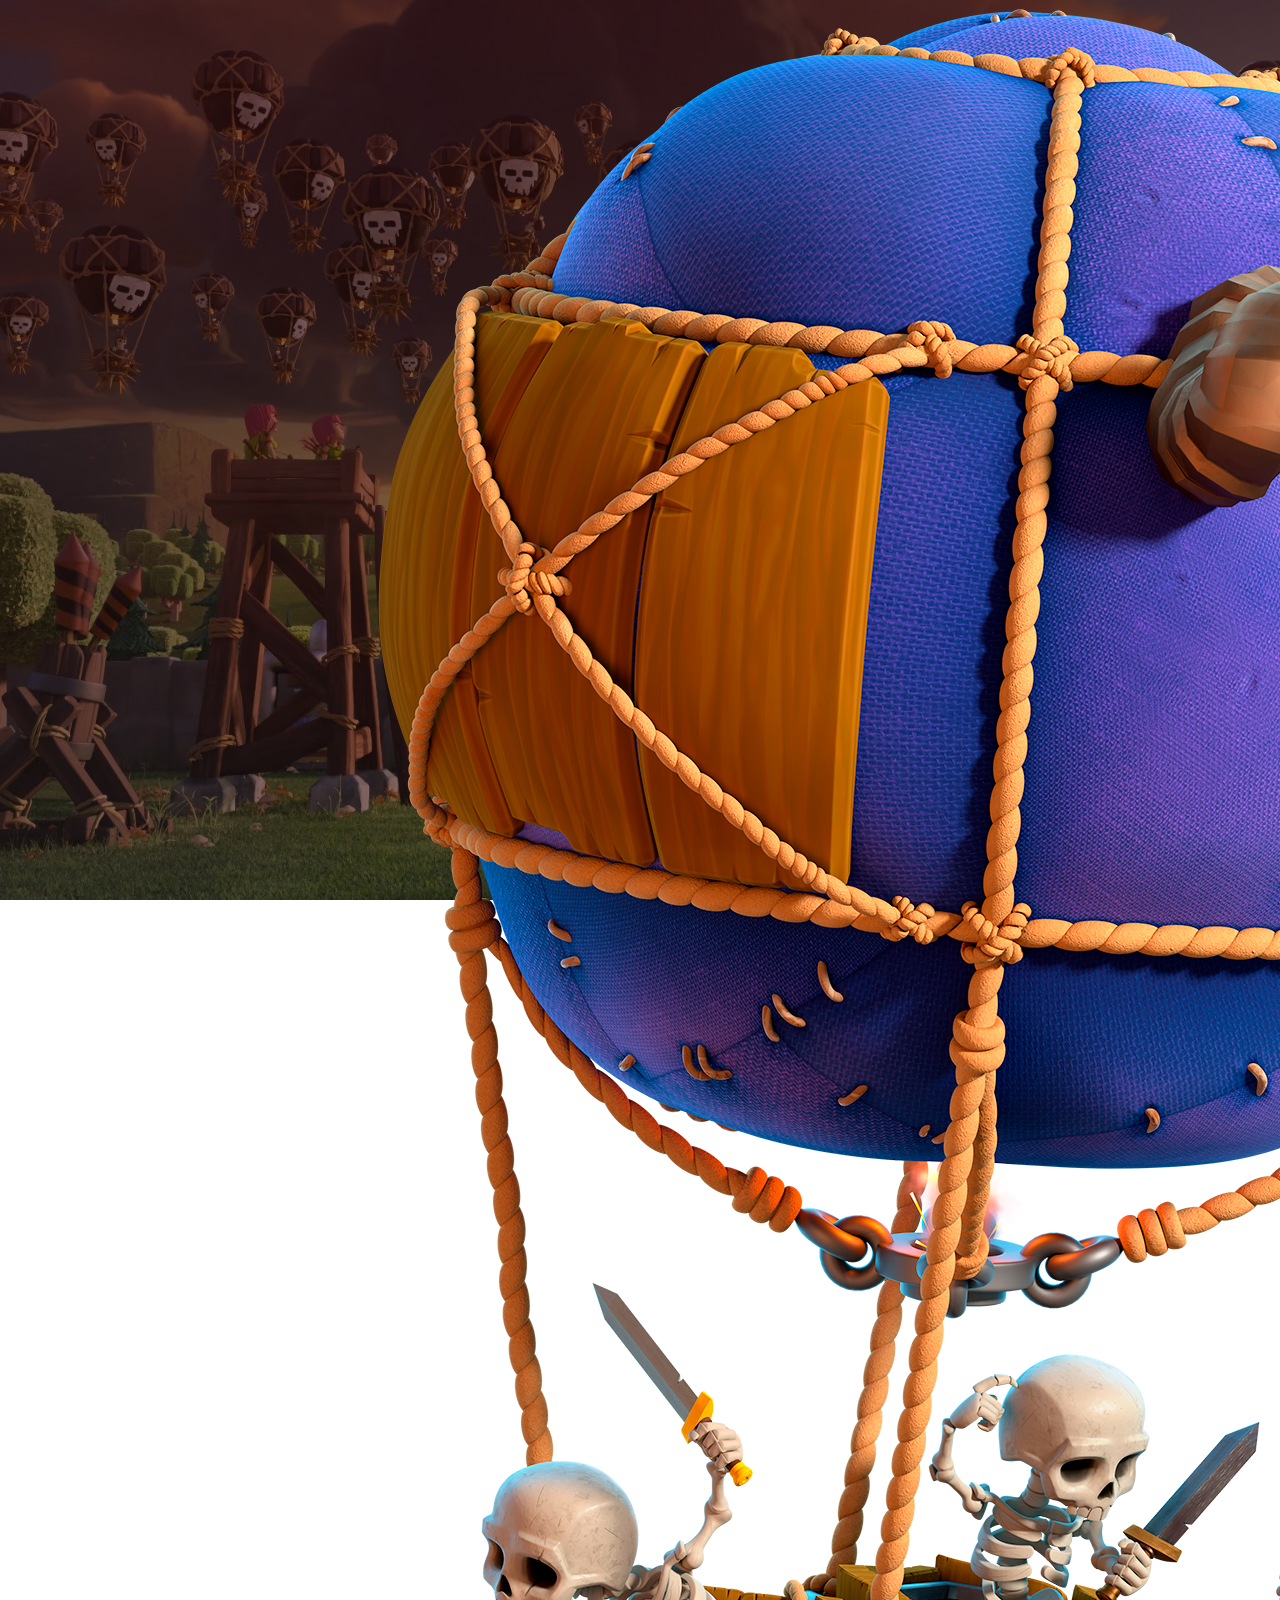
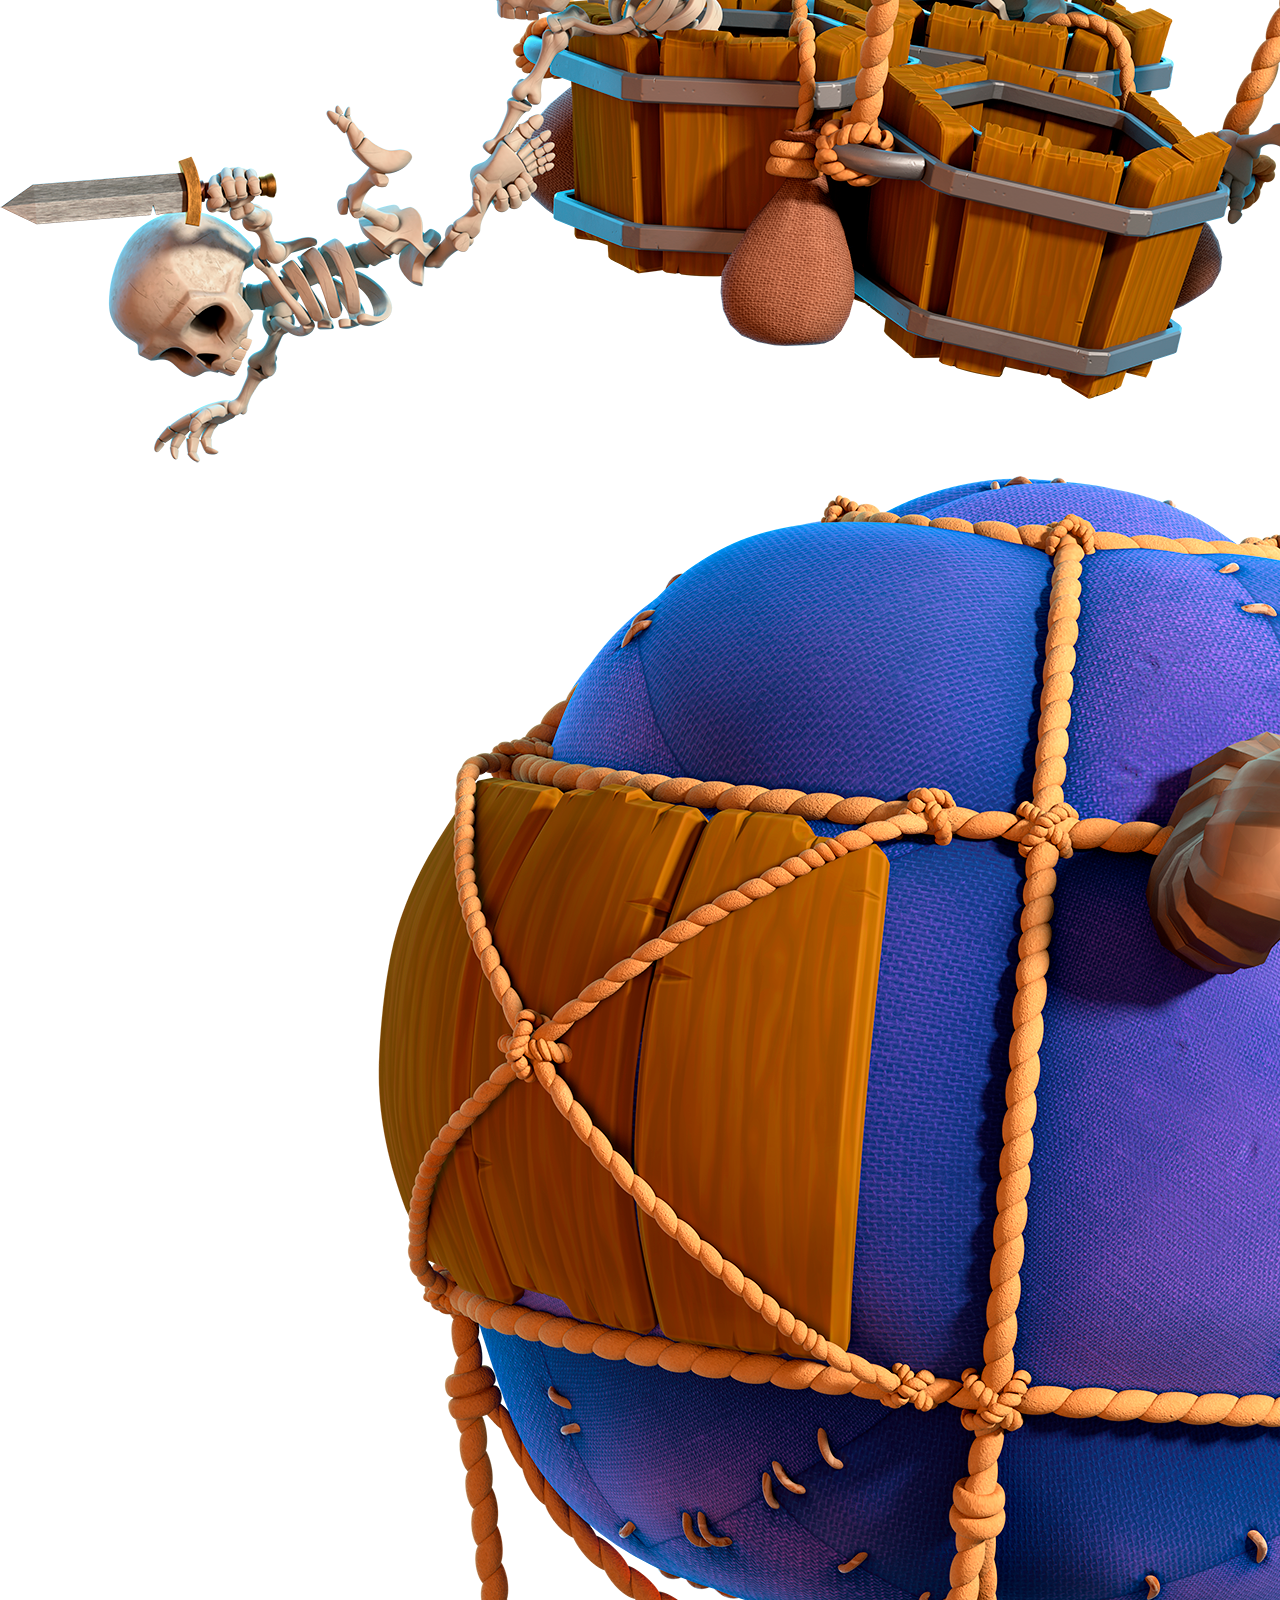
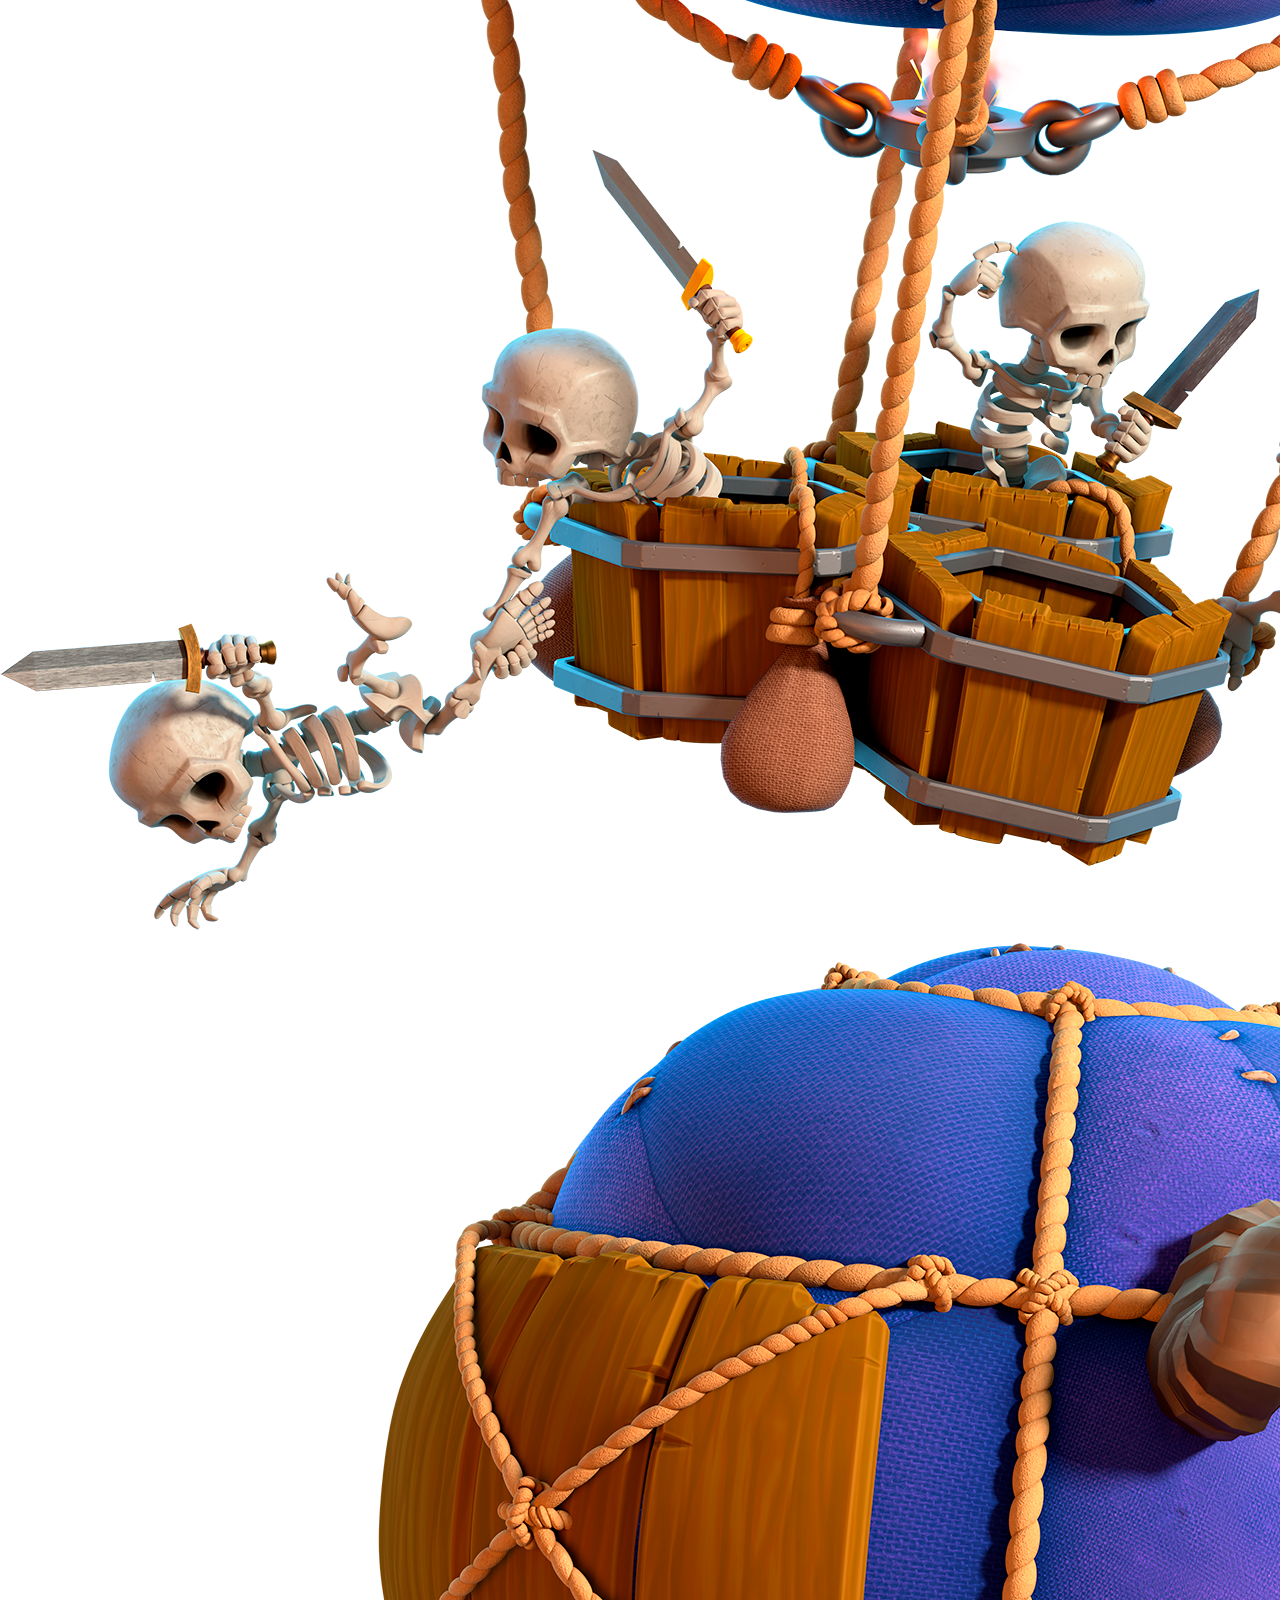
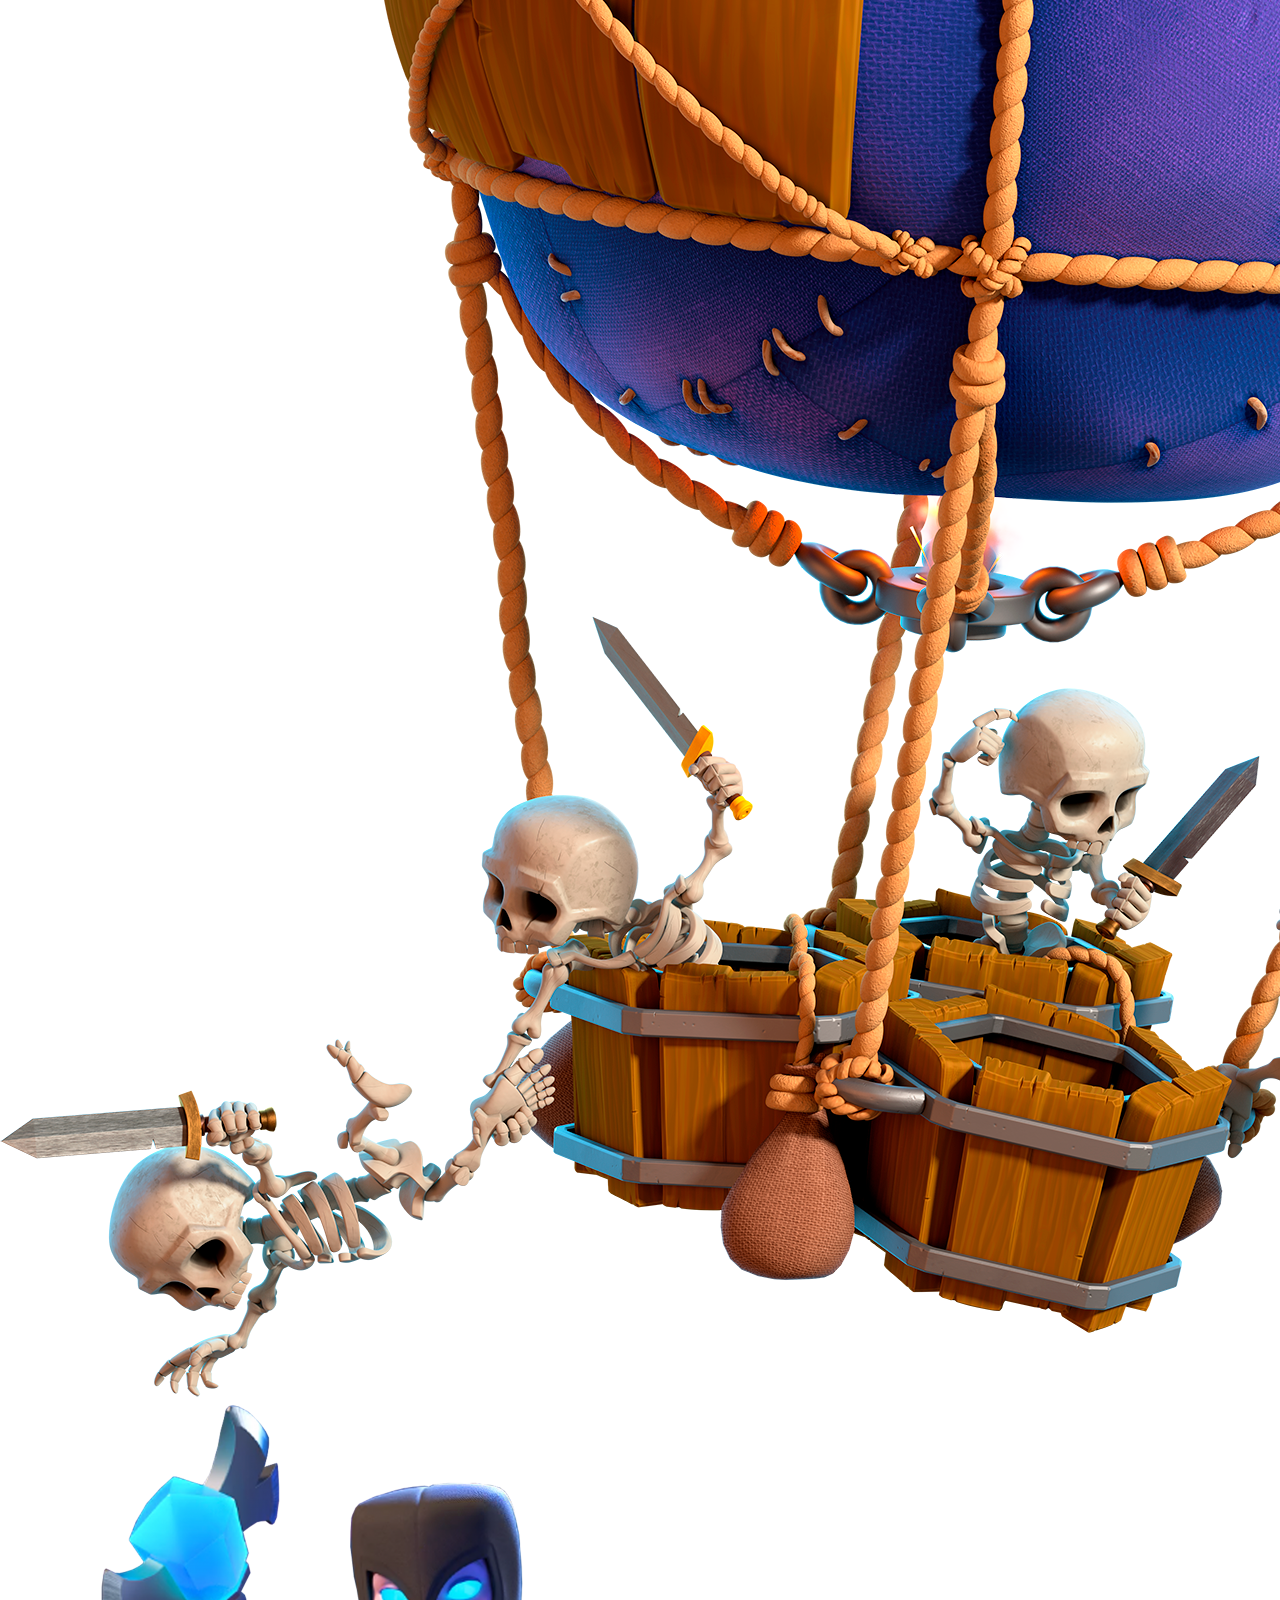
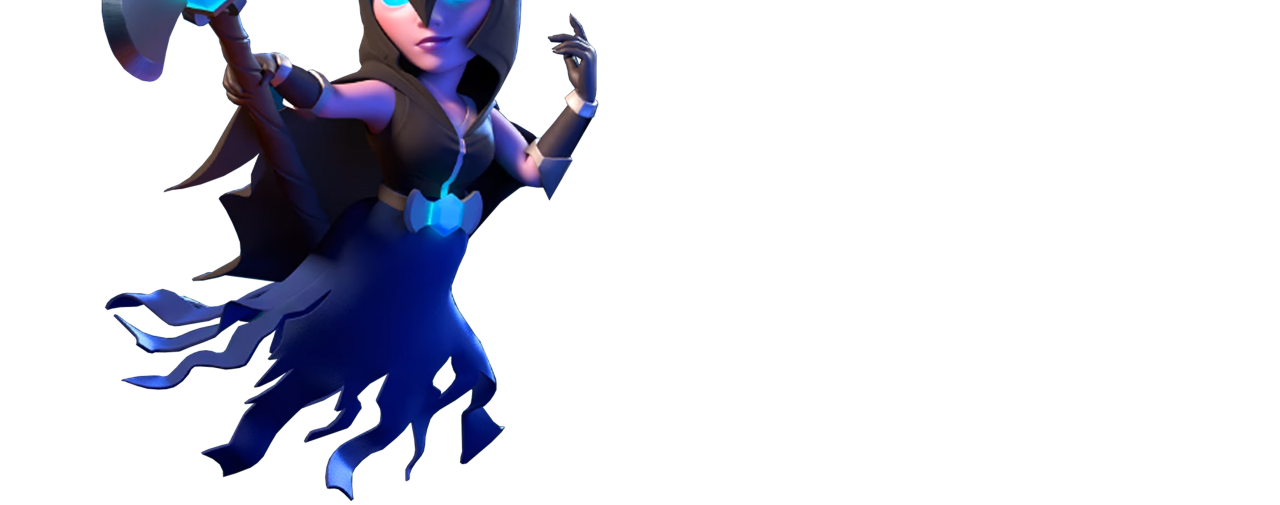
==== index.html @ 590b0bd7 "Added elements" ====
<!DOCTYPE html>
<html lang="en">
<head>
  <meta charset="UTF-8">
  <meta name="viewport" content="width=device-width, initial-scale=1.0">
  <title>Game</title>
  <!-- custom CSS -->
  <link rel="stylesheet" href="./styles.css">
</head>
<body>
  
  <img src="./img/baloons.png" class="baloon baloon1">
  <img src="./img/baloons.png" class="baloon baloon2">
  <img src="./img/baloons.png" class="baloon baloon3">

  <img src="./img/witch.png" class="witch">
  
  <script src="./index.js"></script>
</body>
</html>
---- styles.css ----
*{
  margin:0;
  padding:0;
  box-sizing: border-box;
}
body{
  width: 100%;
  height: 100vh;
  /* background-image: linear-gradient(rgba(207, 41, 41, 0.5),rgba(0,0,0,0.5)),url(./img/back2.jpg); */
  background-image: linear-gradient(rgba(43, 3, 3, 0.623),rgba(0,0,0,0.5)),url(./img/back2.jpg);
  background-repeat: no-repeat;
  background-size: cover;
  background-position: center;
  overflow: hidden;
}
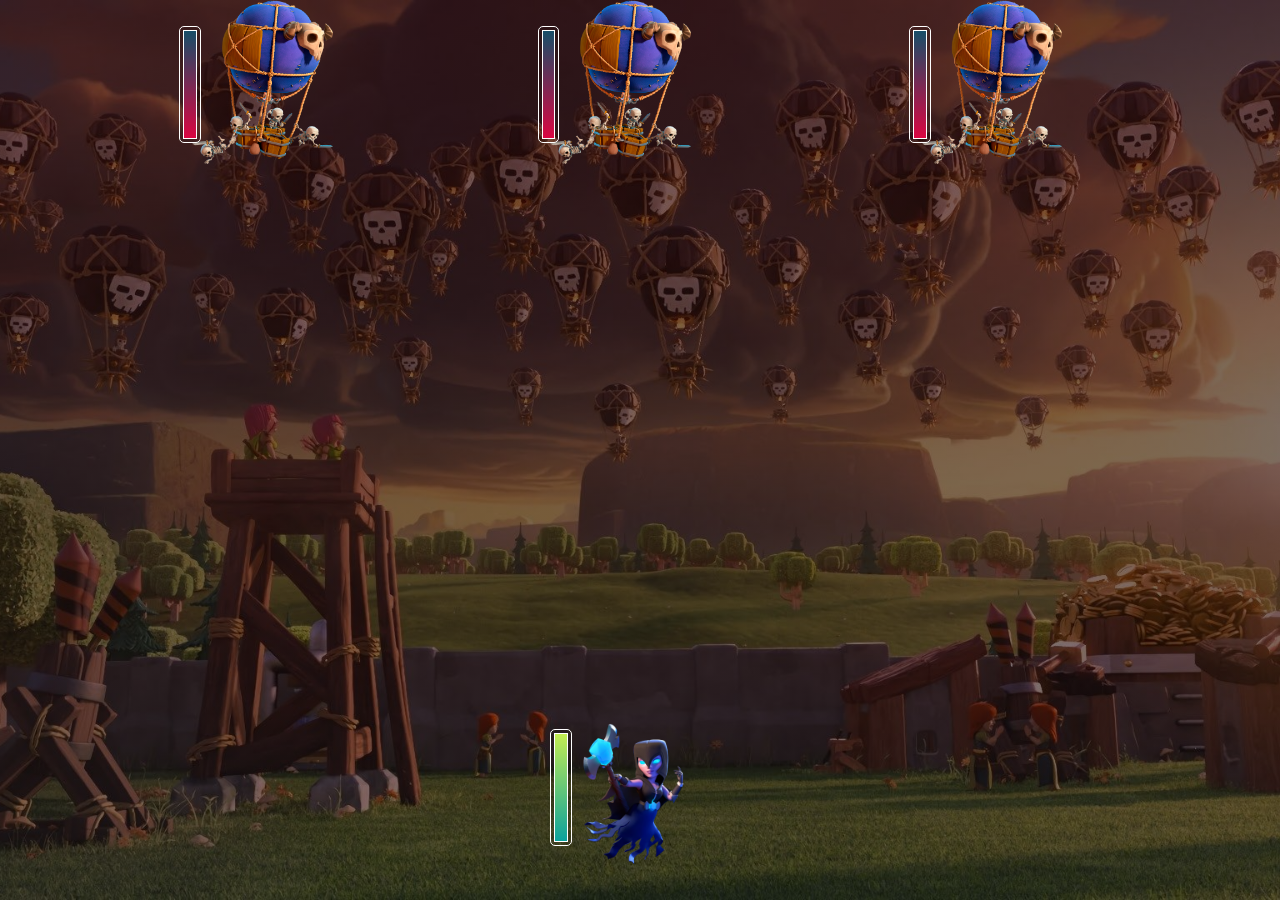
==== commit 9aca2a5f: "Added graphical bars for lives" ====
--- a/index.html
+++ b/index.html
@@ -12,9 +12,26 @@
   <img src="./img/baloons.png" class="baloon baloon1">
   <img src="./img/baloons.png" class="baloon baloon2">
   <img src="./img/baloons.png" class="baloon baloon3">
+  
+  <div class="life_box lifeone">
+    <div class="life baloon_life">
+    </div>
+  </div>
+  <div class="life_box lifetwo">
+    <div class="life baloon_life">
+    </div>
+  </div>
+  <div class="life_box lifethree">
+    <div class="life baloon_life">
+    </div>
+  </div>
+  <div class="life_box witch_life">
+    <div class="life witch_lifeline">
+    </div>
+  </div>
 
   <img src="./img/witch.png" class="witch">
-  
+
   <script src="./index.js"></script>
 </body>
 </html>--- a/styles.css
+++ b/styles.css
@@ -1,6 +1,6 @@
 *{
-  margin:0;
-  padding:0;
+  padding: 0;
+  margin: 0;
   box-sizing: border-box;
 }
 body{
@@ -11,5 +11,116 @@
   background-repeat: no-repeat;
   background-size: cover;
   background-position: center;
-  overflow: hidden;
+  /* overflow: hidden; */
+}
+
+.life_box{
+  width:1.7%;
+  height:13%;
+  position: absolute;
+  border:white 1px solid;
+  padding : 3px;
+  display:flex;
+  justify-content: center;
+  align-items: flex-end;
+  border-radius: 5px;
+}
+.life{
+  border: white 1px solid;
+  height:67%;
+  width:100%;
+  background: linear-gradient(#184e68,#da0641);  
+}
+.baloon{
+  width: 11%;
+  position: absolute;
+}
+.witch{
+  width: 11%;
+  position: absolute;
+  bottom: 4vh;
+  left: 44%;
+  z-index: 2;
+}
+.witch_life{
+  bottom: 6vh;
+  left: 43%;
+  z-index: 2;
+}
+.witch_life .life{
+  background: linear-gradient(#c3ec52,#0ba29d)
+}
+.baloon1{
+  left: 15%;
+  z-index: 3;
+}
+.lifeone{
+  left: 14%;
+  margin-top: 2%;
+  z-index: 3;
+}
+.baloon2{
+  left: 43%;
+  z-index: 3;
+}
+.lifetwo{
+  left: 42%;
+  margin-top: 2%;
+  z-index: 3;
+}
+.baloon3{
+  left: 72%;
+  z-index: 3;
+}
+.lifethree{
+  left: 71%;
+  margin-top: 2%;
+  z-index: 3;
+}
+.bomb{
+  height: 3vh;
+  width: 2vw;
+  z-index: 3;
+  /* background-image: url(./img/bomb.png); */
+  /* background-color: #eee; */
+  border:red 1px solid;
+}
+.bomb img{
+  width: 10vh;
+  transform: translate(-25%,-50%);
+}
+.fire img{
+  transform: rotate(180deg);
+  width: 15vh;
+  z-index: 2;
+}
+
+@media (max-width:920px){
+  .baloon{
+    width: 15%;
+  }
+}
+@media (max-width:700px){
+  .baloon{
+    width: 18%;
+  }
+  .witch{
+    width: 14%;
+  }
+}
+@media (max-width:550px){
+  .baloon{
+    width: 18%;
+  }
+  .witch{
+    width: 20%;
+  }
+}
+@media (max-width:380px){
+  .baloon{
+    width: 20%;
+  }
+  .witch{
+    width: 24%;
+  }
 }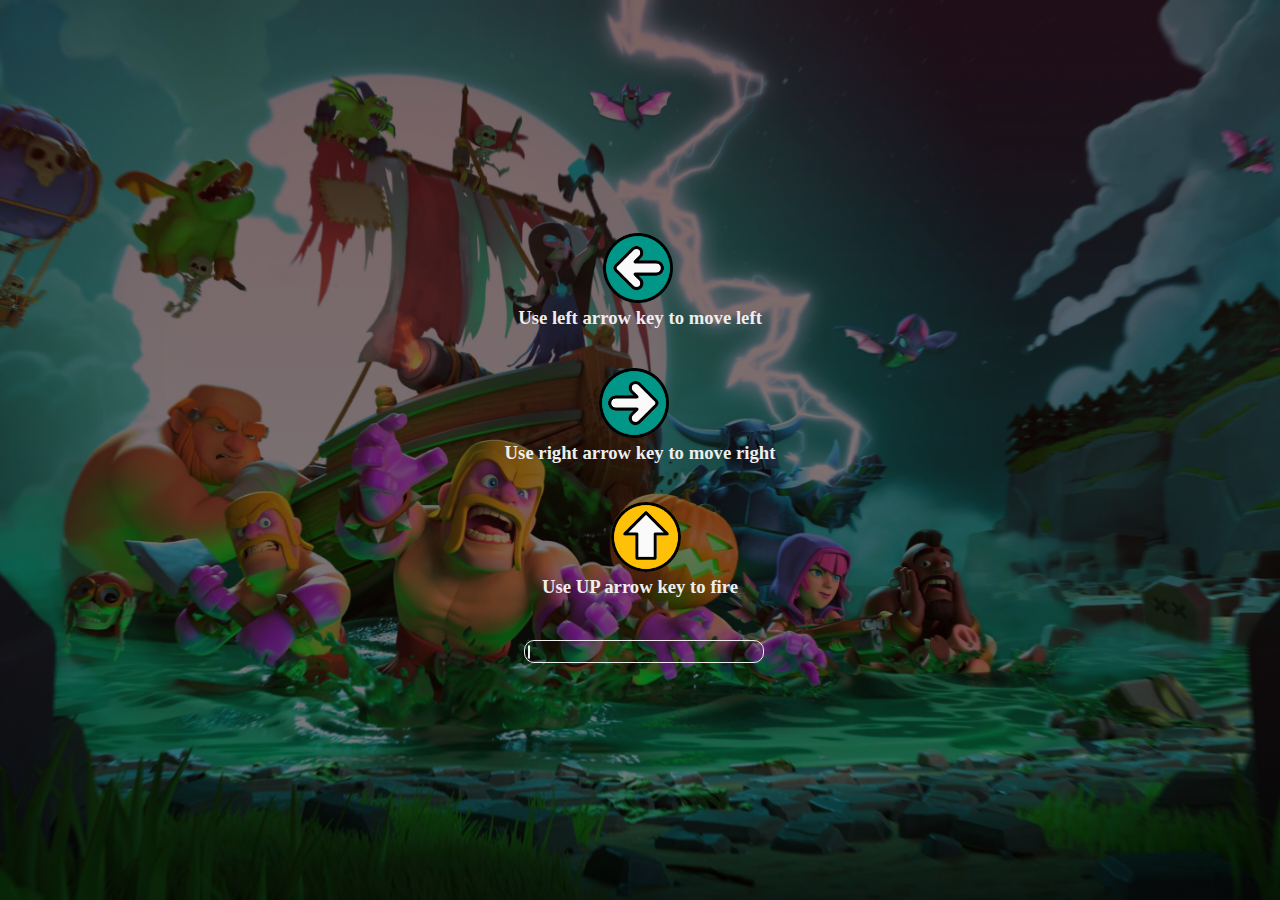
==== commit 3c226ff2: "Added preLoader" ====
--- a/index.html
+++ b/index.html
@@ -8,6 +8,52 @@
   <link rel="stylesheet" href="./styles.css">
 </head>
 <body>
+
+  <section class="preLoader">
+    <div>
+      <img src="./img/return.png">
+      <h3>Use left arrow key to move left</h3>
+    </div>
+    <div>
+      <img src="./img/next.png">
+      <h3>Use right arrow key to move right</h3>
+    </div>
+    <div>
+      <img src="./img/upload.png">
+      <h3>Use UP arrow key to fire</h3>
+    </div>
+    <div class="loading">
+      <div class="load_out">
+        <div class="load_in"></div>
+      </div>
+    </div>
+  </section>
+  
+  <section class="lost">
+    <h1>
+      <span>Y</span>
+      <span>O</span>
+      <span>U</span>
+      <span>-</span>
+      <span>L</span>
+      <span>O</span>
+      <span>S</span>
+      <span>T</span>
+
+    </h1>
+  </section>
+
+  <section class="won">
+    <h1>
+      <span>Y</span>
+      <span>O</span>
+      <span>U</span>
+      <span>-</span>
+      <span>W</span>
+      <span>O</span>
+      <span>N</span>
+    </h1>
+  </section>
   
   <img src="./img/baloons.png" class="baloon baloon1">
   <img src="./img/baloons.png" class="baloon baloon2">
--- a/styles.css
+++ b/styles.css
@@ -13,7 +13,45 @@
   background-position: center;
   /* overflow: hidden; */
 }
-
+.preLoader{
+  position: absolute;
+  background-color: indigo;
+  z-index: 5;
+  background-image: linear-gradient(rgba(43, 3, 3, 0.623),rgba(0,0,0,0.5))
+                    ,url('./img/back4.jpg');
+  background-repeat: no-repeat;
+  background-size: cover;
+  background-position: center;
+  height: 100vh;
+  width: 100%;
+  display: flex;
+  flex-direction: column;
+  justify-content: center;
+  align-items: center;
+}
+.preLoader div{
+  margin: 1.5%;
+}
+.preLoader img{
+  width: 70px;
+  margin-left: 35%;
+}
+.preLoader h3{
+  color: #eee;
+}
+.load_out,.load_in{
+  border: #eee 1px solid;
+}
+.load_out{
+  width: 240px;
+  border-radius: 10px;
+}
+.load_in{
+  height: 14px;
+  width: 0%;
+  border-radius: 10px;
+  background-color: purple;
+}
 .life_box{
   width:1.7%;
   height:13%;
@@ -80,10 +118,7 @@
 .bomb{
   height: 3vh;
   width: 2vw;
-  z-index: 3;
-  /* background-image: url(./img/bomb.png); */
-  /* background-color: #eee; */
-  border:red 1px solid;
+  z-index: 1;
 }
 .bomb img{
   width: 10vh;
@@ -123,4 +158,82 @@
   .witch{
     width: 24%;
   }
-}+}
+
+/* Loosing section */
+.lost,.won{
+  display: none;
+  position: absolute;
+  z-index: 6;
+  margin: 0%;
+  padding: 0;
+  justify-content: center;
+  align-items: center;
+  height: 100vh;
+  width: 100%;
+  background: black;
+}
+
+
+.lost,.won h1
+{
+  margin: 0;
+  padding: 0;
+  color: #111;
+  font-size: 60px;
+  letter-spacing: 0.2em;
+}
+
+.lost,.won h1 span
+{
+  animation: loosing 3s linear infinite;
+}
+  
+.lost h1 span:nth-child(1)t,.won h1 span:nth-child(1)
+{
+  animation-delay: 0.5s;
+}
+.lost h1 span:nth-child(2),.won h1 span:nth-child(2)
+{
+  animation-delay: 0.95s;
+}
+.lost h1 span:nth-child(3),.won h1 span:nth-child(3)
+{
+  animation-delay: 1.25s;
+}
+.lost h1 span:nth-child(4),.won h1 span:nth-child(4)
+{
+  animation-delay: 1.6s;
+}
+.lost h1 span:nth-child(5),.won h1 span:nth-child(5)
+{
+  animation-delay: 1.9s;
+}
+.lost h1 span:nth-child(6),.won h1 span:nth-child(6)
+{
+  animation-delay: 2.3s;
+}
+.lost h1 span:nth-child(7),.won h1 span:nth-child(7)
+{
+  animation-delay: 2.75s;
+}
+  
+ 
+@keyframes loosing{
+  0%{
+    color: #ffffff;
+    filter: blur(2px);
+    text-shadow:0 0 10px #00b3ff,
+                0 0 10px #00b3ff,
+                0 0 20px #00b3ff,
+                0 0 40px #00b3ff,
+                0 0 80px #00b3ff,
+                0 0 120px #00b3ff,
+                0 0 200px #00b3ff;
+    }
+    5%,95%{
+      color: #111;
+      filter: blur(0px);
+      text-shadow: none;
+    }
+}
